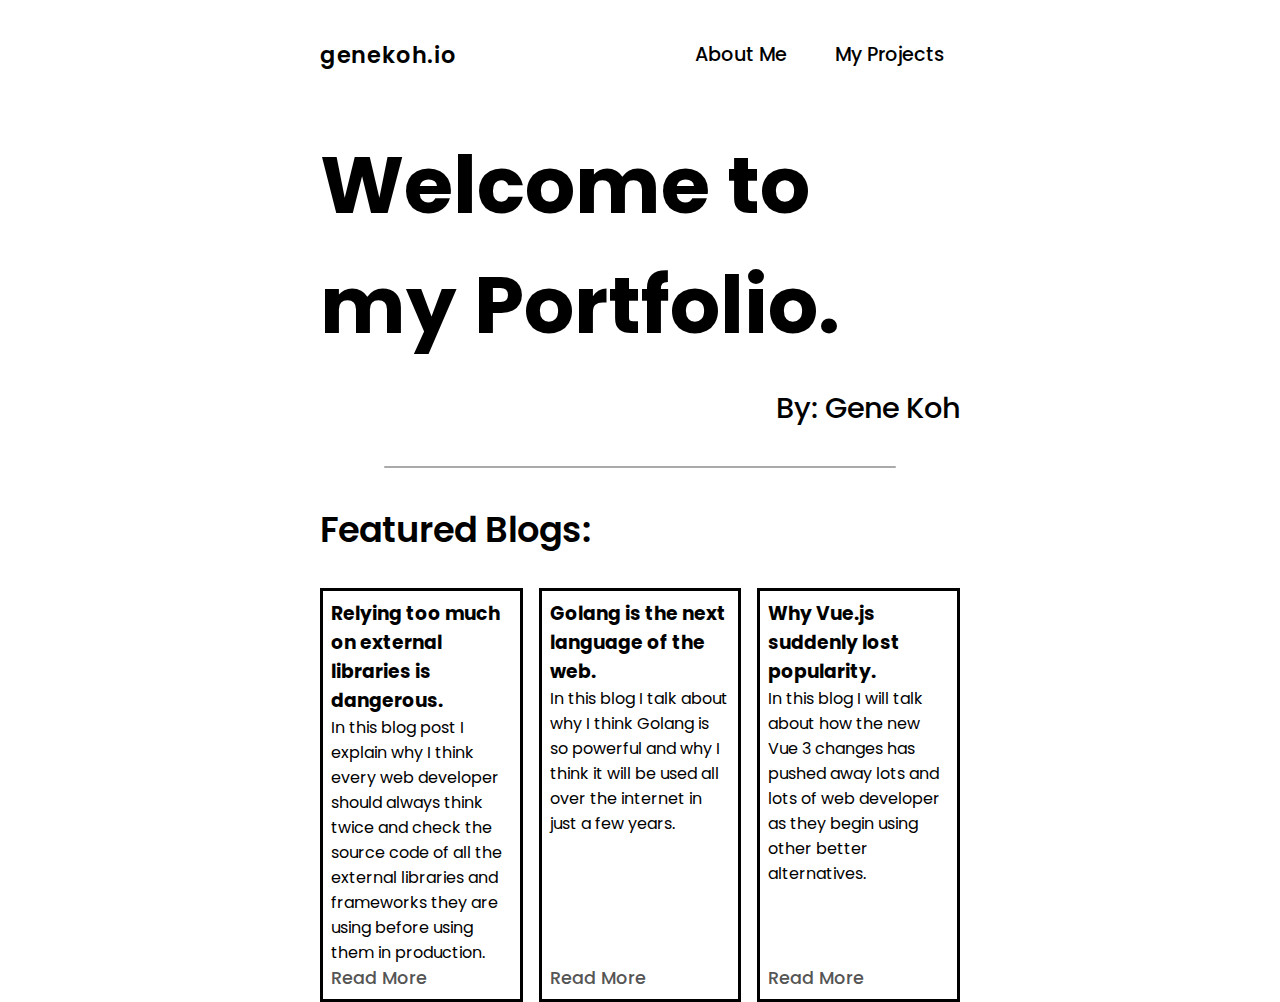
==== example_portfolio/index.html @ c5f42f83 "renamed blog to example_portfolio" ====
<!DOCTYPE html>
<html lang="en">
  <head>
    <meta charset="UTF-8" />
    <meta http-equiv="X-UA-Compatible" content="IE=edge" />
    <meta name="viewport" content="width=device-width, initial-scale=1.0" />
    <title>Blog</title>
    <link rel="preconnect" href="https://fonts.googleapis.com" />
    <link rel="preconnect" href="https://fonts.gstatic.com" crossorigin />
    <link
      href="https://fonts.googleapis.com/css2?family=Poppins:wght@300;400;500;600;700&display=swap"
      rel="stylesheet"
    />
    <link rel="stylesheet" href="style.css" />
  </head>
  <body>
    <header class="nav-bar">
      <p class="logo">genekoh.io</p>
      <nav>
        <ul class="nav-routes-list">
          <li class="nav-routes-item"><a href="#">About Me</a></li>
          <li class="nav-routes-item"><a href="#">My Projects</a></li>
        </ul>
      </nav>
    </header>
    <article>
      <header class="hero">
        <h1 class="hero-text">Welcome to my Portfolio.</h1>
        <h4 class="hero-byline">By: Gene Koh</h4>
      </header>
      <div class="featured-blogs">
        <h2 class="featured-blogs-header">Featured Blogs:</h2>
        <ul class="featured-blogs-list">
          <li class="featured-blogs-item">
            <div class="featured-blogs-item-content">
              <h3>Relying too much on external libraries is dangerous.</h3>
              <p>
                In this blog post I explain why I think every web developer
                should always think twice and check the source code of all the
                external libraries and frameworks they are using before using
                them in production.
              </p>
            </div>
            <a href="#">Read More</a>
          </li>
          <li class="featured-blogs-item">
            <div class="featured-blogs-item-content">
              <h3>Golang is the next language of the web.</h3>
              <p>
                In this blog I talk about why I think Golang is so powerful and
                why I think it will be used all over the internet in just a few
                years.
              </p>
            </div>
            <a href="#"><p>Read More</p></a>
          </li>
          <li class="featured-blogs-item">
            <div class="featured-blogs-item-content">
              <h3>Why Vue.js suddenly lost popularity.</h3>
              <p>
                In this blog I will talk about how the new Vue 3 changes has
                pushed away lots and lots of web developer as they begin using
                other better alternatives.
              </p>
            </div>
            <a href="#">Read More</a>
          </li>
        </ul>
      </div>
    </article>
  </body>
</html>
---- example_portfolio/style.css ----
* {
  margin: 0;
  padding: 0;
  box-sizing: border-box;
}

body {
  font-family: "Poppins", sans-serif;
  width: 50vw;
  min-width: 20rem;
  margin: 0 auto;
}

.nav-bar {
  display: flex;
  justify-content: space-between;
  align-items: center;
  padding: 2rem 0;
}

.logo {
  font-size: 1.4rem;
  font-weight: 600;
  letter-spacing: 0.04rem;
}

.nav-routes-list {
  display: flex;
  justify-content: space-between;
  align-items: center;
  gap: 1rem;
}

.nav-routes-item {
  list-style: none;
  padding: 0.5rem 1rem;
  border-radius: 2rem;
}

.nav-routes-item:hover {
  background-color: #f1f1f1;
}

.nav-routes-item a {
  color: black;
  font-size: 1.2rem;
  font-weight: 500;
  text-decoration: none;
}

.hero {
  margin-top: 1rem;
  display: flex;
  flex-direction: column;
  gap: 1.4rem;
  justify-content: space-between;
}

.hero::after {
  margin: 0.8rem auto 2.2rem auto;
  content: "";
  height: 0.15rem;
  width: 80%;
  background-color: #aaa;
  border-radius: 0.1rem;
}

.hero-text {
  font-size: 5rem;
}

.hero-byline {
  font-size: 1.8rem;
  font-weight: 500;
  text-align: end;
}

.featured-blogs-header {
  font-size: 2.2rem;
  font-weight: 600;
  margin-bottom: 2rem;
}

.featured-blogs-list {
  display: grid;
  grid-template-columns: 1fr 1fr 1fr;
  gap: 1rem;
}

.featured-blogs-item {
  list-style: none;
  border: 0.2rem solid black;
  padding: 0.5rem;
  display: flex;
  flex: 0 0 auto;
  flex-direction: column;
  justify-content: space-between;
}

.featured-blogs-item > a {
  display: inline;
  color: #555;
  font-size: 1.1rem;
  font-weight: 500;
  text-decoration: none;
}

.featured-blogs-item > a:hover {
  color: black;
  border-bottom: 1rem solid black;
}
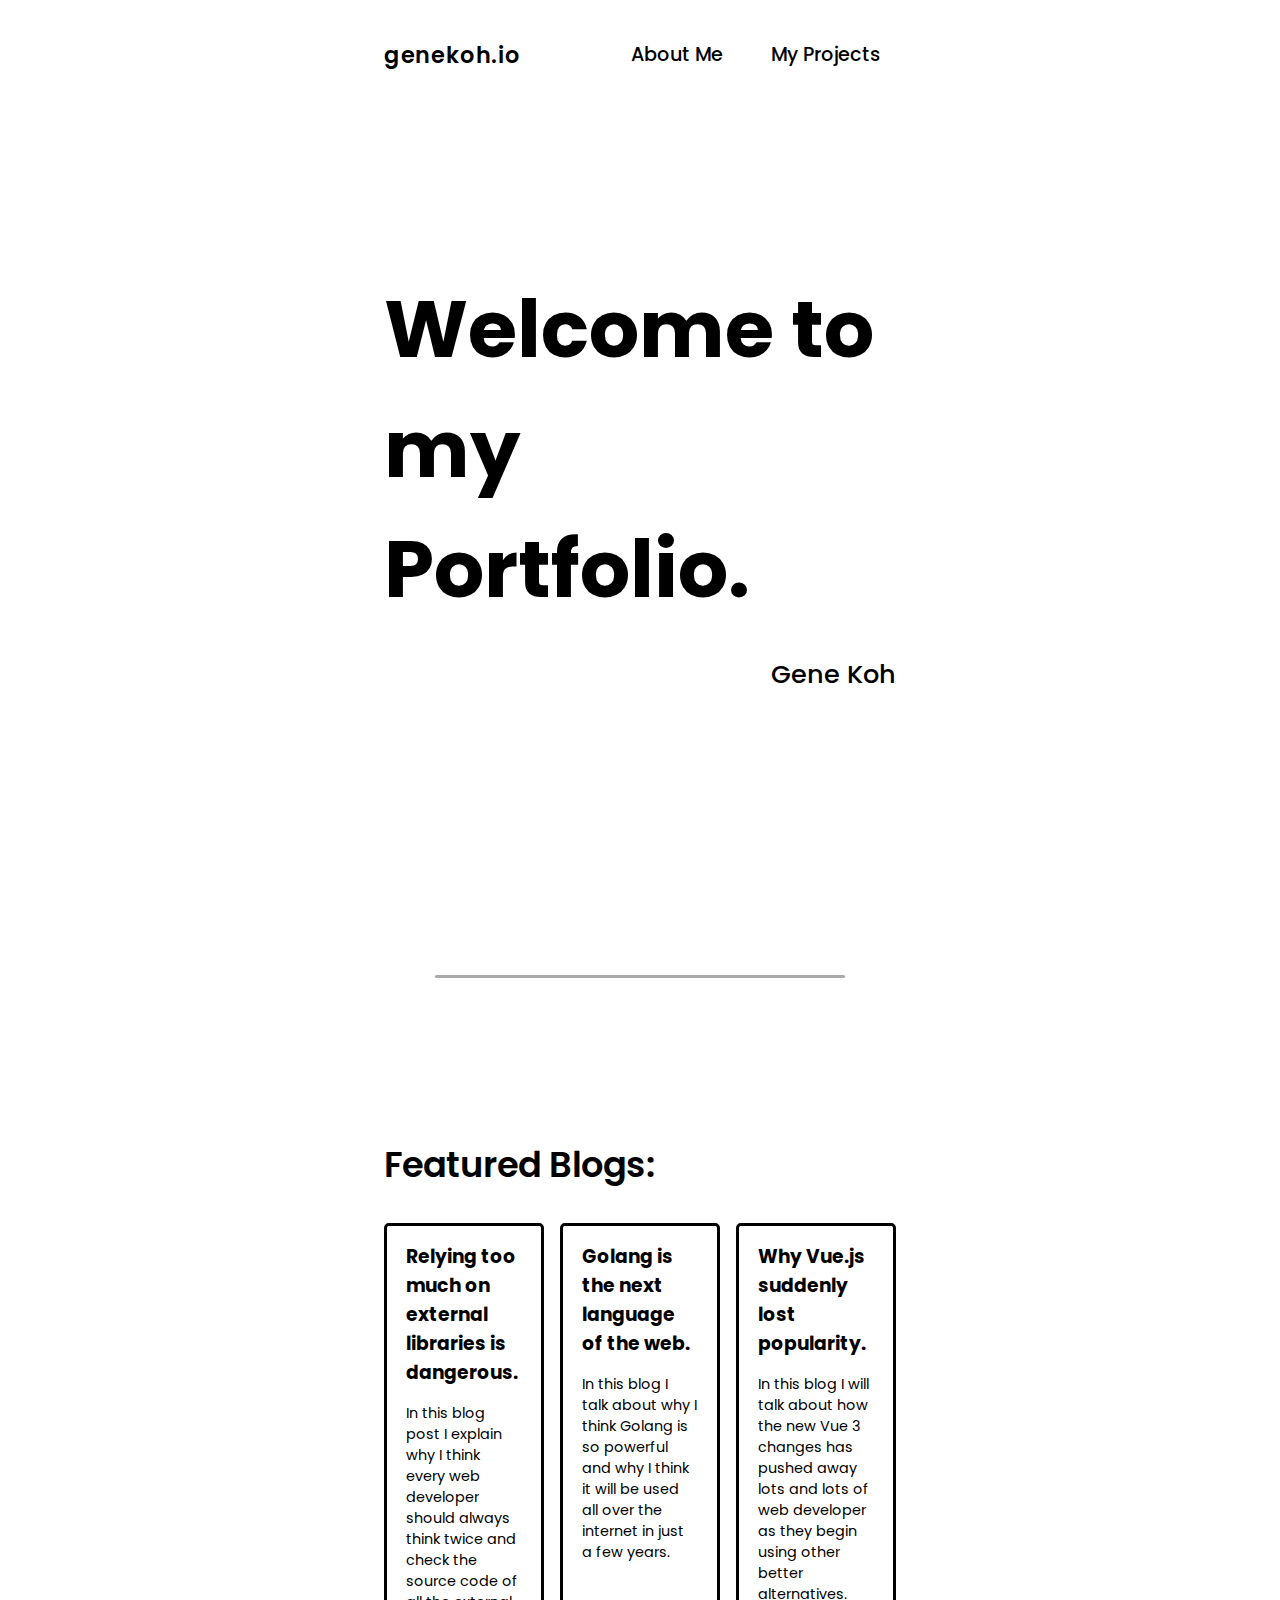
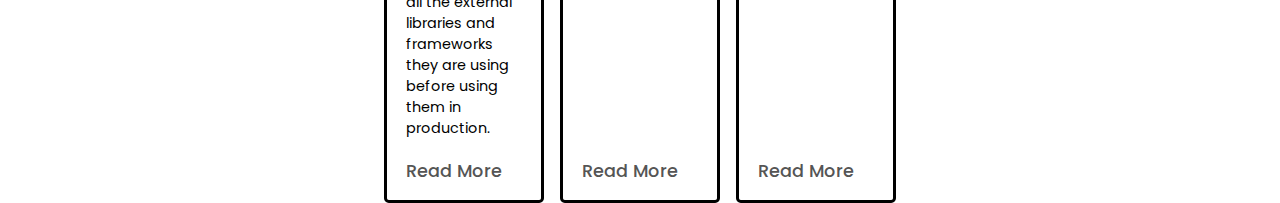
==== commit cf488516: "made an accordion componenet" ====
--- a/example_portfolio/index.html
+++ b/example_portfolio/index.html
@@ -26,7 +26,7 @@
     <article>
       <header class="hero">
         <h1 class="hero-text">Welcome to my Portfolio.</h1>
-        <h4 class="hero-byline">By: Gene Koh</h4>
+        <h4 class="hero-byline">Gene Koh</h4>
       </header>
       <div class="featured-blogs">
         <h2 class="featured-blogs-header">Featured Blogs:</h2>
--- a/example_portfolio/style.css
+++ b/example_portfolio/style.css
@@ -6,8 +6,8 @@
 
 body {
   font-family: "Poppins", sans-serif;
-  width: 50vw;
-  min-width: 20rem;
+  background-color: white;
+  width: 40vw;
   margin: 0 auto;
 }
 
@@ -49,15 +49,18 @@
 }
 
 .hero {
-  margin-top: 1rem;
+  margin-top: 10rem;
   display: flex;
   flex-direction: column;
-  gap: 1.4rem;
+  gap: 1.6rem;
   justify-content: space-between;
+  margin-bottom: 10rem;
 }
 
 .hero::after {
-  margin: 0.8rem auto 2.2rem auto;
+  margin-left: auto;
+  margin-right: auto;
+  margin-top: 16rem;
   content: "";
   height: 0.15rem;
   width: 80%;
@@ -70,7 +73,7 @@
 }
 
 .hero-byline {
-  font-size: 1.8rem;
+  font-size: 1.6rem;
   font-weight: 500;
   text-align: end;
 }
@@ -83,18 +86,31 @@
 
 .featured-blogs-list {
   display: grid;
-  grid-template-columns: 1fr 1fr 1fr;
+  grid-template-columns: repeat(3, 1fr);
   gap: 1rem;
 }
 
 .featured-blogs-item {
   list-style: none;
   border: 0.2rem solid black;
-  padding: 0.5rem;
+  border-radius: 0.3rem;
+  padding: 1rem 1.2rem;
   display: flex;
   flex: 0 0 auto;
   flex-direction: column;
+  gap: 1.2rem;
   justify-content: space-between;
+}
+
+.featured-blogs-item-content {
+  display: flex;
+  flex-direction: column;
+  gap: 1rem;
+  justify-content: space-between;
+}
+
+.featured-blogs-item-content p {
+  font-size: 0.9rem;
 }
 
 .featured-blogs-item > a {
@@ -103,9 +119,13 @@
   font-size: 1.1rem;
   font-weight: 500;
   text-decoration: none;
+  text-decoration: underline;
+  text-decoration-color: white;
+  text-decoration-thickness: 0.15rem;
+  transition: color 0.2s, text-decoration-color 0.2s ease;
 }
 
 .featured-blogs-item > a:hover {
   color: black;
-  border-bottom: 1rem solid black;
+  text-decoration-color: black;
 }
